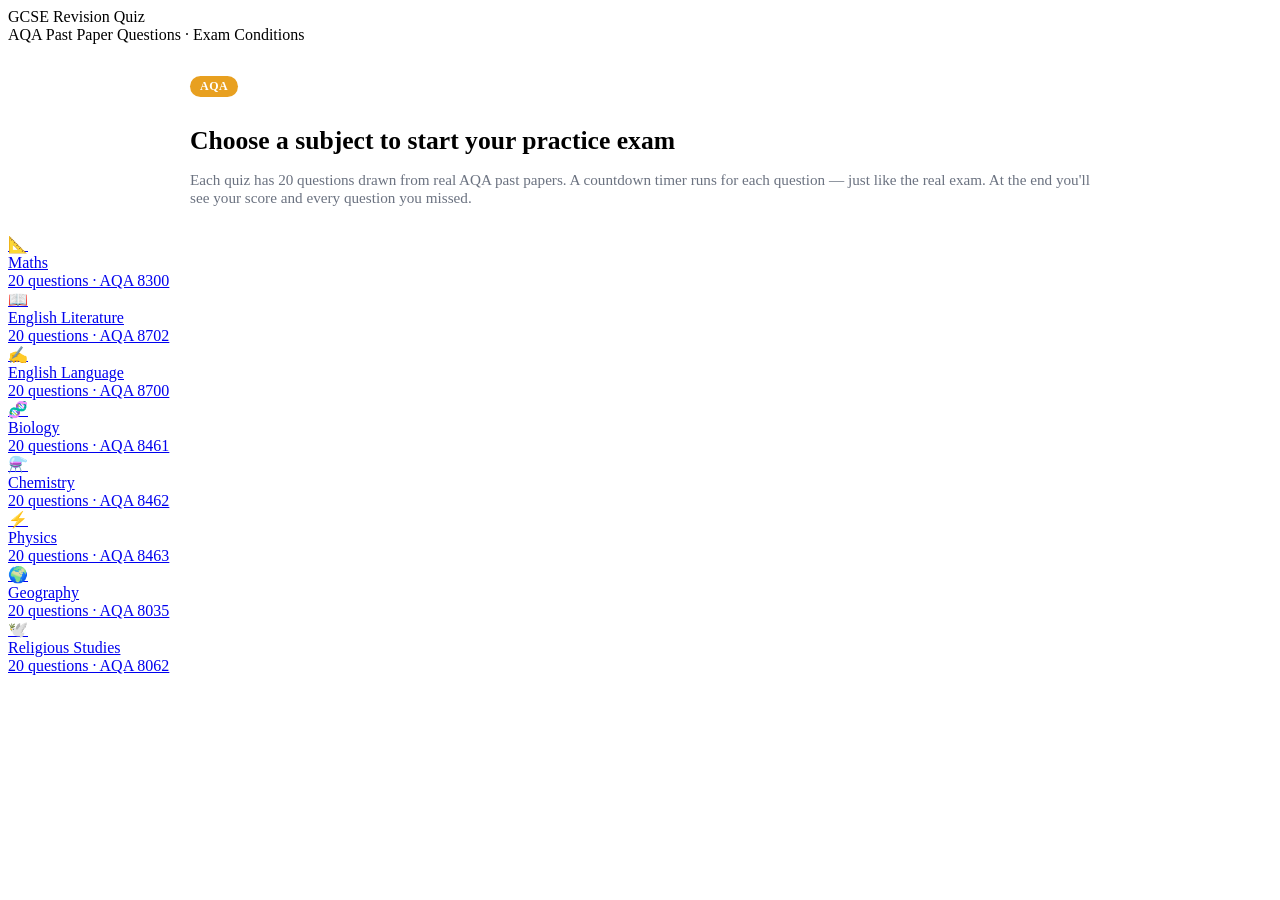
==== index.html @ 876319e7 "Upload GCSE quiz v2" ====
<!DOCTYPE html>
<html lang="en">
<head>
  <meta charset="UTF-8">
  <meta name="viewport" content="width=device-width, initial-scale=1.0">
  <title>GCSE Revision Quiz</title>
  <link rel="stylesheet" href="style.css">
  <style>
    .home-intro { max-width: 900px; margin: 32px auto 0; padding: 0 20px; }
    .home-intro h1 { font-size: 1.6rem; margin-bottom: 6px; }
    .home-intro p  { color: #6b7280; font-size: .95rem; margin-bottom: 28px; }
    .aqa-badge {
      display: inline-block;
      background: #e8a020;
      color: #fff;
      font-size: .75rem;
      font-weight: 700;
      padding: 3px 10px;
      border-radius: 99px;
      margin-bottom: 12px;
      letter-spacing: .5px;
    }
  </style>
</head>
<body>

<header>
  <div>
    <div class="logo">GCSE <span>Revision</span> Quiz</div>
    <div class="sub">AQA Past Paper Questions · Exam Conditions</div>
  </div>
</header>

<div class="home-intro">
  <span class="aqa-badge">AQA</span>
  <h1>Choose a subject to start your practice exam</h1>
  <p>Each quiz has 20 questions drawn from real AQA past papers. A countdown timer runs for each question — just like the real exam. At the end you'll see your score and every question you missed.</p>
</div>

<div class="home-wrap">
  <div class="subject-grid">

    <a class="subject-card" href="quiz.html?subject=maths&name=Maths">
      <div class="icon">📐</div>
      <div class="name">Maths</div>
      <div class="qs">20 questions · AQA 8300</div>
    </a>

    <a class="subject-card" href="quiz.html?subject=english-lit&name=English+Literature">
      <div class="icon">📖</div>
      <div class="name">English Literature</div>
      <div class="qs">20 questions · AQA 8702</div>
    </a>

    <a class="subject-card" href="quiz.html?subject=english-lang&name=English+Language">
      <div class="icon">✍️</div>
      <div class="name">English Language</div>
      <div class="qs">20 questions · AQA 8700</div>
    </a>

    <a class="subject-card" href="quiz.html?subject=biology&name=Biology">
      <div class="icon">🧬</div>
      <div class="name">Biology</div>
      <div class="qs">20 questions · AQA 8461</div>
    </a>

    <a class="subject-card" href="quiz.html?subject=chemistry&name=Chemistry">
      <div class="icon">⚗️</div>
      <div class="name">Chemistry</div>
      <div class="qs">20 questions · AQA 8462</div>
    </a>

    <a class="subject-card" href="quiz.html?subject=physics&name=Physics">
      <div class="icon">⚡</div>
      <div class="name">Physics</div>
      <div class="qs">20 questions · AQA 8463</div>
    </a>

    <a class="subject-card" href="quiz.html?subject=geography&name=Geography">
      <div class="icon">🌍</div>
      <div class="name">Geography</div>
      <div class="qs">20 questions · AQA 8035</div>
    </a>

    <a class="subject-card" href="quiz.html?subject=religious-studies&name=Religious+Studies">
      <div class="icon">🕊️</div>
      <div class="name">Religious Studies</div>
      <div class="qs">20 questions · AQA 8062</div>
    </a>

  </div>
</div>

</body>
</html>
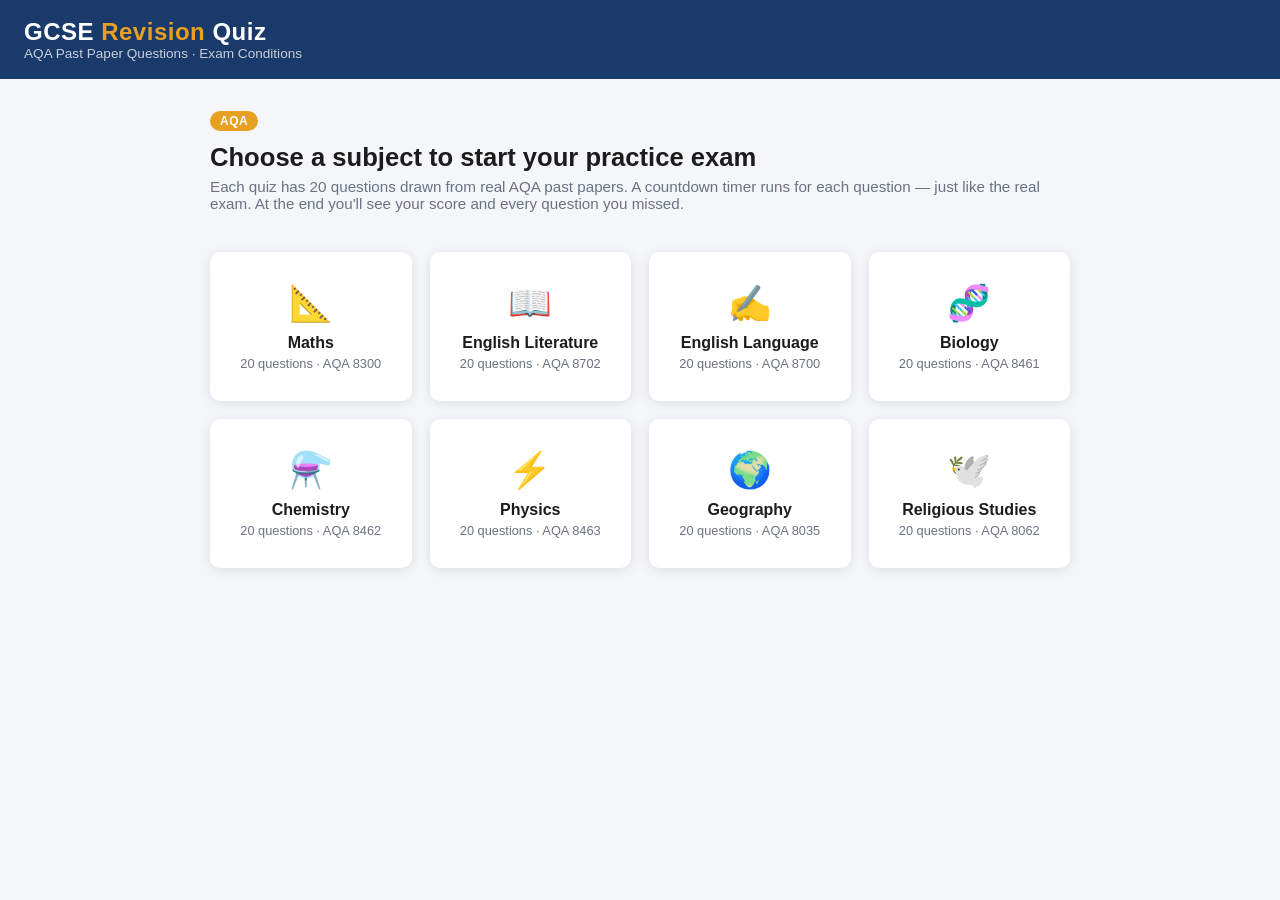
==== commit d29fce5b: "Add live visitor counter badge" ====
--- a/index.html
+++ b/index.html
@@ -1,95 +1,114 @@
 <!DOCTYPE html>
 <html lang="en">
 <head>
-  <meta charset="UTF-8">
-  <meta name="viewport" content="width=device-width, initial-scale=1.0">
-  <title>GCSE Revision Quiz</title>
-  <link rel="stylesheet" href="style.css">
-  <style>
-    .home-intro { max-width: 900px; margin: 32px auto 0; padding: 0 20px; }
-    .home-intro h1 { font-size: 1.6rem; margin-bottom: 6px; }
-    .home-intro p  { color: #6b7280; font-size: .95rem; margin-bottom: 28px; }
-    .aqa-badge {
-      display: inline-block;
-      background: #e8a020;
-      color: #fff;
-      font-size: .75rem;
-      font-weight: 700;
-      padding: 3px 10px;
-      border-radius: 99px;
-      margin-bottom: 12px;
-      letter-spacing: .5px;
-    }
-  </style>
+<meta charset="UTF-8">
+<meta name="viewport" content="width=device-width, initial-scale=1.0">
+<title>GCSE Revision Quiz</title>
+<link rel="stylesheet" href="style.css">
+<style>
+.home-intro { max-width: 900px; margin: 32px auto 0; padding: 0 20px; }
+.home-intro h1 { font-size: 1.6rem; margin-bottom: 6px; }
+.home-intro p { color: #6b7280; font-size: .95rem; margin-bottom: 28px; }
+.aqa-badge {
+display: inline-block;
+background: #e8a020;
+color: #fff;
+font-size: .75rem;
+font-weight: 700;
+padding: 3px 10px;
+border-radius: 99px;
+margin-bottom: 12px;
+letter-spacing: .5px;
+}
+.visitor-badge {
+display: inline-flex;
+align-items: center;
+gap: 5px;
+background: #f0f4ff;
+border: 1px solid #c7d2fe;
+border-radius: 99px;
+padding: 3px 12px;
+font-size: .78rem;
+color: #4338ca;
+font-weight: 600;
+margin-left: 12px;
+vertical-align: middle;
+}
+</style>
 </head>
 <body>
-
 <header>
-  <div>
-    <div class="logo">GCSE <span>Revision</span> Quiz</div>
-    <div class="sub">AQA Past Paper Questions · Exam Conditions</div>
-  </div>
+<div>
+<div class="logo">GCSE <span>Revision</span> Quiz</div>
+<div class="sub">AQA Past Paper Questions &middot; Exam Conditions
+  <span class="visitor-badge" id="visitor-badge">
+    &#x1F465; <span id="visitor-count">...</span> visitors
+  </span>
+</div>
+</div>
 </header>
-
 <div class="home-intro">
-  <span class="aqa-badge">AQA</span>
-  <h1>Choose a subject to start your practice exam</h1>
-  <p>Each quiz has 20 questions drawn from real AQA past papers. A countdown timer runs for each question — just like the real exam. At the end you'll see your score and every question you missed.</p>
+<span class="aqa-badge">AQA</span>
+<h1>Choose a subject to start your practice exam</h1>
+<p>Each quiz has 20 questions drawn from real AQA past papers. A countdown timer runs for each question &mdash; just like the real exam. At the end you'll see your score and every question you missed.</p>
 </div>
-
 <div class="home-wrap">
-  <div class="subject-grid">
-
-    <a class="subject-card" href="quiz.html?subject=maths&name=Maths">
-      <div class="icon">📐</div>
-      <div class="name">Maths</div>
-      <div class="qs">20 questions · AQA 8300</div>
-    </a>
-
-    <a class="subject-card" href="quiz.html?subject=english-lit&name=English+Literature">
-      <div class="icon">📖</div>
-      <div class="name">English Literature</div>
-      <div class="qs">20 questions · AQA 8702</div>
-    </a>
-
-    <a class="subject-card" href="quiz.html?subject=english-lang&name=English+Language">
-      <div class="icon">✍️</div>
-      <div class="name">English Language</div>
-      <div class="qs">20 questions · AQA 8700</div>
-    </a>
-
-    <a class="subject-card" href="quiz.html?subject=biology&name=Biology">
-      <div class="icon">🧬</div>
-      <div class="name">Biology</div>
-      <div class="qs">20 questions · AQA 8461</div>
-    </a>
-
-    <a class="subject-card" href="quiz.html?subject=chemistry&name=Chemistry">
-      <div class="icon">⚗️</div>
-      <div class="name">Chemistry</div>
-      <div class="qs">20 questions · AQA 8462</div>
-    </a>
-
-    <a class="subject-card" href="quiz.html?subject=physics&name=Physics">
-      <div class="icon">⚡</div>
-      <div class="name">Physics</div>
-      <div class="qs">20 questions · AQA 8463</div>
-    </a>
-
-    <a class="subject-card" href="quiz.html?subject=geography&name=Geography">
-      <div class="icon">🌍</div>
-      <div class="name">Geography</div>
-      <div class="qs">20 questions · AQA 8035</div>
-    </a>
-
-    <a class="subject-card" href="quiz.html?subject=religious-studies&name=Religious+Studies">
-      <div class="icon">🕊️</div>
-      <div class="name">Religious Studies</div>
-      <div class="qs">20 questions · AQA 8062</div>
-    </a>
-
-  </div>
+<div class="subject-grid">
+<a class="subject-card" href="quiz.html?subject=maths&name=Maths">
+<div class="icon">&#x1F4D0;</div>
+<div class="name">Maths</div>
+<div class="qs">20 questions &middot; AQA 8300</div>
+</a>
+<a class="subject-card" href="quiz.html?subject=english-lit&name=English+Literature">
+<div class="icon">&#x1F4D6;</div>
+<div class="name">English Literature</div>
+<div class="qs">20 questions &middot; AQA 8702</div>
+</a>
+<a class="subject-card" href="quiz.html?subject=english-lang&name=English+Language">
+<div class="icon">&#x270D;&#xFE0F;</div>
+<div class="name">English Language</div>
+<div class="qs">20 questions &middot; AQA 8700</div>
+</a>
+<a class="subject-card" href="quiz.html?subject=biology&name=Biology">
+<div class="icon">&#x1F9EC;</div>
+<div class="name">Biology</div>
+<div class="qs">20 questions &middot; AQA 8461</div>
+</a>
+<a class="subject-card" href="quiz.html?subject=chemistry&name=Chemistry">
+<div class="icon">&#x2697;&#xFE0F;</div>
+<div class="name">Chemistry</div>
+<div class="qs">20 questions &middot; AQA 8462</div>
+</a>
+<a class="subject-card" href="quiz.html?subject=physics&name=Physics">
+<div class="icon">&#x26A1;</div>
+<div class="name">Physics</div>
+<div class="qs">20 questions &middot; AQA 8463</div>
+</a>
+<a class="subject-card" href="quiz.html?subject=geography&name=Geography">
+<div class="icon">&#x1F30D;</div>
+<div class="name">Geography</div>
+<div class="qs">20 questions &middot; AQA 8035</div>
+</a>
+<a class="subject-card" href="quiz.html?subject=religious-studies&name=Religious+Studies">
+<div class="icon">&#x1F54A;&#xFE0F;</div>
+<div class="name">Religious Studies</div>
+<div class="qs">20 questions &middot; AQA 8062</div>
+</a>
 </div>
-
+</div>
+<script>
+(function(){
+  fetch('https://api.countapi.xyz/hit/gcse-flashcards-markhamm/visits')
+    .then(function(r){return r.json();})
+    .then(function(d){
+      var el=document.getElementById('visitor-count');
+      if(el&&d.value) el.textContent=d.value.toLocaleString();
+    })
+    .catch(function(){
+      var b=document.getElementById('visitor-badge');
+      if(b) b.style.display='none';
+    });
+})();
+</script>
 </body>
-</html>
+</html>
--- a/style.css
+++ b/style.css
@@ -0,0 +1,318 @@
+/* ===== GCSE Exam Quiz — style.css ===== */
+
+*, *::before, *::after { box-sizing: border-box; margin: 0; padding: 0; }
+
+:root {
+  --primary: #1a3a6b;
+  --accent:  #e8a020;
+  --correct: #2e7d32;
+  --wrong:   #c62828;
+  --bg:      #f4f6fa;
+  --card:    #ffffff;
+  --text:    #1c1c1c;
+  --muted:   #6b7280;
+  --radius:  10px;
+  --shadow:  0 2px 12px rgba(0,0,0,.10);
+}
+
+body {
+  font-family: 'Segoe UI', Arial, sans-serif;
+  background: var(--bg);
+  color: var(--text);
+  min-height: 100vh;
+}
+
+/* ── HEADER ── */
+header {
+  background: var(--primary);
+  color: #fff;
+  padding: 18px 24px;
+  display: flex;
+  align-items: center;
+  gap: 14px;
+}
+header .logo { font-size: 1.5rem; font-weight: 700; letter-spacing: .5px; }
+header .logo span { color: var(--accent); }
+header .sub  { font-size: .85rem; opacity: .75; }
+
+/* ── HOME — SUBJECT GRID ── */
+.home-wrap {
+  max-width: 900px;
+  margin: 40px auto;
+  padding: 0 20px;
+}
+.home-wrap h2 { font-size: 1.3rem; margin-bottom: 6px; }
+.home-wrap p  { color: var(--muted); margin-bottom: 28px; font-size: .95rem; }
+
+.subject-grid {
+  display: grid;
+  grid-template-columns: repeat(auto-fill, minmax(190px, 1fr));
+  gap: 18px;
+}
+
+.subject-card {
+  background: var(--card);
+  border-radius: var(--radius);
+  box-shadow: var(--shadow);
+  padding: 28px 20px;
+  text-align: center;
+  cursor: pointer;
+  border: 2px solid transparent;
+  transition: border-color .2s, transform .15s;
+  text-decoration: none;
+  color: var(--text);
+  display: block;
+}
+.subject-card:hover { border-color: var(--accent); transform: translateY(-3px); }
+.subject-card .icon { font-size: 2.2rem; margin-bottom: 10px; }
+.subject-card .name { font-weight: 700; font-size: 1rem; }
+.subject-card .qs   { font-size: .8rem; color: var(--muted); margin-top: 4px; }
+
+/* ── QUIZ PAGE ── */
+.quiz-wrap {
+  max-width: 760px;
+  margin: 30px auto;
+  padding: 0 20px 60px;
+}
+
+/* Progress bar */
+.progress-row {
+  display: flex;
+  align-items: center;
+  gap: 12px;
+  margin-bottom: 18px;
+}
+.progress-bar-bg {
+  flex: 1;
+  height: 8px;
+  background: #dde1ea;
+  border-radius: 99px;
+  overflow: hidden;
+}
+.progress-bar-fill {
+  height: 100%;
+  background: var(--primary);
+  border-radius: 99px;
+  transition: width .4s;
+}
+.progress-label { font-size: .85rem; color: var(--muted); white-space: nowrap; }
+
+/* Timer */
+.timer-row {
+  display: flex;
+  align-items: center;
+  gap: 10px;
+  margin-bottom: 22px;
+}
+.timer-bar-bg {
+  flex: 1;
+  height: 12px;
+  background: #dde1ea;
+  border-radius: 99px;
+  overflow: hidden;
+}
+.timer-bar-fill {
+  height: 100%;
+  background: var(--accent);
+  border-radius: 99px;
+  transition: width .9s linear, background .3s;
+}
+.timer-bar-fill.warning { background: #e65100; }
+.timer-digits {
+  font-size: 1.1rem;
+  font-weight: 700;
+  color: var(--primary);
+  min-width: 48px;
+  text-align: right;
+}
+.timer-digits.warning { color: #e65100; }
+
+/* Question card */
+.question-card {
+  background: var(--card);
+  border-radius: var(--radius);
+  box-shadow: var(--shadow);
+  padding: 28px 28px 24px;
+  margin-bottom: 20px;
+}
+.q-meta {
+  font-size: .78rem;
+  color: var(--muted);
+  margin-bottom: 8px;
+  text-transform: uppercase;
+  letter-spacing: .5px;
+}
+.q-text {
+  font-size: 1.08rem;
+  font-weight: 600;
+  line-height: 1.5;
+  margin-bottom: 22px;
+}
+.q-marks {
+  display: inline-block;
+  background: var(--primary);
+  color: #fff;
+  font-size: .75rem;
+  padding: 2px 8px;
+  border-radius: 99px;
+  margin-left: 8px;
+  font-weight: 600;
+  vertical-align: middle;
+}
+
+/* Multiple choice options */
+.options-list { list-style: none; display: flex; flex-direction: column; gap: 10px; }
+.option-btn {
+  width: 100%;
+  text-align: left;
+  padding: 14px 18px;
+  border: 2px solid #dde1ea;
+  border-radius: var(--radius);
+  background: #fff;
+  font-size: .98rem;
+  cursor: pointer;
+  transition: border-color .15s, background .15s;
+  line-height: 1.4;
+}
+.option-btn:hover:not(:disabled) { border-color: var(--primary); background: #eef1f8; }
+.option-btn.selected-wrong {
+  border-color: var(--wrong);
+  background: #fdecea;
+  color: var(--wrong);
+  font-weight: 600;
+}
+.option-btn:disabled { cursor: not-allowed; opacity: .7; }
+
+/* Written answer */
+.written-wrap { display: flex; flex-direction: column; gap: 12px; }
+.written-wrap textarea {
+  width: 100%;
+  min-height: 110px;
+  padding: 12px 14px;
+  border: 2px solid #dde1ea;
+  border-radius: var(--radius);
+  font-size: .97rem;
+  font-family: inherit;
+  resize: vertical;
+  line-height: 1.5;
+}
+.written-wrap textarea:focus { outline: none; border-color: var(--primary); }
+.submit-btn {
+  align-self: flex-start;
+  background: var(--primary);
+  color: #fff;
+  border: none;
+  padding: 12px 28px;
+  border-radius: var(--radius);
+  font-size: 1rem;
+  font-weight: 600;
+  cursor: pointer;
+  transition: background .2s;
+}
+.submit-btn:hover { background: #122d56; }
+.submit-btn:disabled { background: #9aa3b2; cursor: not-allowed; }
+
+/* Time-up notice */
+.timeup-notice {
+  background: #fff3e0;
+  border: 2px solid var(--accent);
+  border-radius: var(--radius);
+  padding: 12px 16px;
+  font-size: .9rem;
+  color: #7c4700;
+  margin-top: 10px;
+  display: none;
+}
+
+/* ── END / RESULTS SCREEN ── */
+.results-wrap {
+  max-width: 760px;
+  margin: 30px auto;
+  padding: 0 20px 60px;
+}
+.results-card {
+  background: var(--card);
+  border-radius: var(--radius);
+  box-shadow: var(--shadow);
+  padding: 36px 32px;
+  text-align: center;
+  margin-bottom: 28px;
+}
+.results-card h2 { font-size: 1.6rem; margin-bottom: 8px; }
+.score-big {
+  font-size: 3.5rem;
+  font-weight: 800;
+  color: var(--primary);
+  margin: 16px 0 8px;
+}
+.score-label { font-size: 1rem; color: var(--muted); margin-bottom: 24px; }
+.grade-badge {
+  display: inline-block;
+  background: var(--accent);
+  color: #fff;
+  font-size: 1.1rem;
+  font-weight: 700;
+  padding: 6px 20px;
+  border-radius: 99px;
+  margin-bottom: 28px;
+}
+.results-btns { display: flex; gap: 12px; justify-content: center; flex-wrap: wrap; }
+.btn-primary {
+  background: var(--primary);
+  color: #fff;
+  border: none;
+  padding: 13px 30px;
+  border-radius: var(--radius);
+  font-size: 1rem;
+  font-weight: 600;
+  cursor: pointer;
+  transition: background .2s;
+}
+.btn-primary:hover { background: #122d56; }
+.btn-secondary {
+  background: #fff;
+  color: var(--primary);
+  border: 2px solid var(--primary);
+  padding: 11px 28px;
+  border-radius: var(--radius);
+  font-size: 1rem;
+  font-weight: 600;
+  cursor: pointer;
+  transition: background .2s;
+}
+.btn-secondary:hover { background: #eef1f8; }
+
+/* Wrong answers review */
+.review-section { margin-top: 10px; }
+.review-section h3 { font-size: 1.1rem; margin-bottom: 14px; color: var(--wrong); }
+.review-item {
+  background: var(--card);
+  border-radius: var(--radius);
+  box-shadow: var(--shadow);
+  padding: 20px 22px;
+  margin-bottom: 14px;
+  border-left: 4px solid var(--wrong);
+  text-align: left;
+}
+.review-item .ri-q { font-weight: 600; font-size: .97rem; margin-bottom: 8px; }
+.review-item .ri-your { color: var(--wrong); font-size: .88rem; margin-bottom: 4px; }
+.review-item .ri-correct { color: var(--correct); font-size: .88rem; font-weight: 600; }
+.review-item .ri-explain { color: var(--muted); font-size: .85rem; margin-top: 6px; line-height: 1.4; }
+
+/* Back link */
+.back-link {
+  display: inline-block;
+  margin-bottom: 18px;
+  color: var(--primary);
+  font-size: .9rem;
+  text-decoration: none;
+  font-weight: 600;
+}
+.back-link:hover { text-decoration: underline; }
+
+/* Responsive */
+@media (max-width: 520px) {
+  .question-card { padding: 20px 16px; }
+  .results-card  { padding: 24px 16px; }
+  .score-big     { font-size: 2.8rem; }
+}
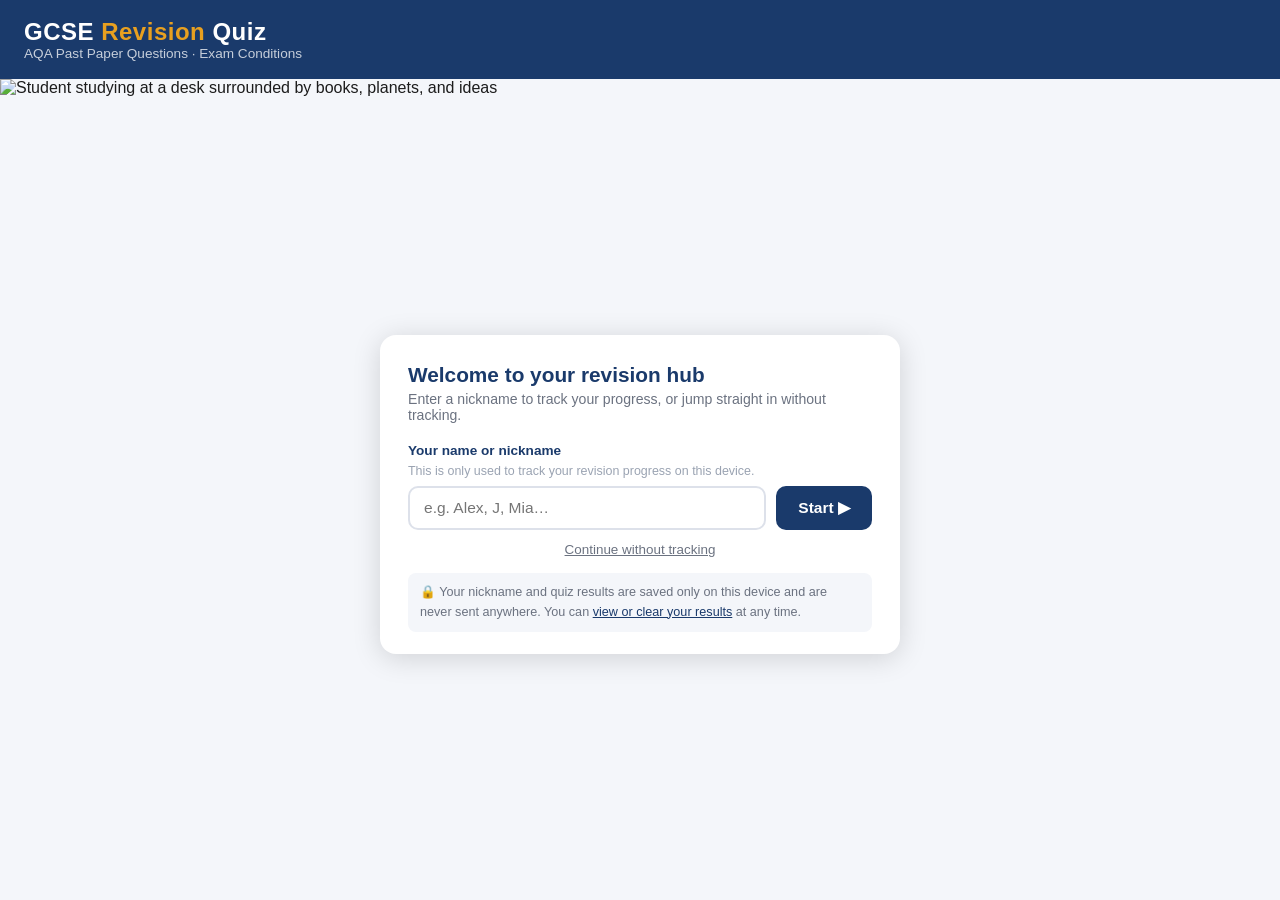
==== commit 59ff4f7a: "Add hero image, nickname landing page, privacy notice" ====
--- a/index.html
+++ b/index.html
@@ -1,114 +1,340 @@
 <!DOCTYPE html>
 <html lang="en">
 <head>
-<meta charset="UTF-8">
-<meta name="viewport" content="width=device-width, initial-scale=1.0">
-<title>GCSE Revision Quiz</title>
-<link rel="stylesheet" href="style.css">
-<style>
-.home-intro { max-width: 900px; margin: 32px auto 0; padding: 0 20px; }
-.home-intro h1 { font-size: 1.6rem; margin-bottom: 6px; }
-.home-intro p { color: #6b7280; font-size: .95rem; margin-bottom: 28px; }
-.aqa-badge {
-display: inline-block;
-background: #e8a020;
-color: #fff;
-font-size: .75rem;
-font-weight: 700;
-padding: 3px 10px;
-border-radius: 99px;
-margin-bottom: 12px;
-letter-spacing: .5px;
-}
-.visitor-badge {
-display: inline-flex;
-align-items: center;
-gap: 5px;
-background: #f0f4ff;
-border: 1px solid #c7d2fe;
-border-radius: 99px;
-padding: 3px 12px;
-font-size: .78rem;
-color: #4338ca;
-font-weight: 600;
-margin-left: 12px;
-vertical-align: middle;
-}
-</style>
+  <meta charset="UTF-8">
+  <meta name="viewport" content="width=device-width, initial-scale=1.0">
+  <title>GCSE Revision Quiz</title>
+  <link rel="stylesheet" href="style.css">
+  <style>
+
+    /* ── HERO ── */
+    .hero {
+      width: 100%;
+      overflow: hidden;
+      display: block;
+    }
+    .hero img {
+      width: 100%;
+      height: 300px;
+      object-fit: cover;
+      object-position: center 30%;
+      display: block;
+    }
+    @media (max-width: 520px) {
+      .hero img { height: 220px; }
+    }
+
+    /* ── LANDING CARD ── */
+    .landing-card {
+      max-width: 520px;
+      margin: -44px auto 0;
+      position: relative;
+      z-index: 10;
+      background: #fff;
+      border-radius: 16px;
+      box-shadow: 0 4px 28px rgba(0,0,0,.15);
+      padding: 28px 28px 22px;
+    }
+    @media (max-width: 560px) {
+      .landing-card { margin: -32px 14px 0; padding: 20px 16px 18px; }
+    }
+
+    .landing-card h1 {
+      font-size: 1.3rem;
+      font-weight: 700;
+      color: #1a3a6b;
+      margin-bottom: 4px;
+    }
+    .landing-subtitle {
+      font-size: .88rem;
+      color: #6b7280;
+      margin-bottom: 20px;
+    }
+
+    .name-label {
+      display: block;
+      font-size: .85rem;
+      font-weight: 600;
+      color: #1a3a6b;
+      margin-bottom: 6px;
+    }
+    .name-helper {
+      display: block;
+      font-size: .78rem;
+      color: #9aa3b2;
+      margin-bottom: 8px;
+    }
+    .name-row {
+      display: flex;
+      gap: 10px;
+      align-items: stretch;
+      margin-bottom: 12px;
+    }
+    .name-input {
+      flex: 1;
+      padding: 11px 14px;
+      border: 2px solid #dde1ea;
+      border-radius: 10px;
+      font-size: .97rem;
+      font-family: inherit;
+      color: #1c1c1c;
+      transition: border-color .15s;
+    }
+    .name-input:focus { outline: none; border-color: #1a3a6b; }
+    .name-input.error { border-color: #c62828; }
+
+    .start-btn {
+      background: #1a3a6b;
+      color: #fff;
+      border: none;
+      padding: 0 22px;
+      border-radius: 10px;
+      font-size: .97rem;
+      font-weight: 700;
+      cursor: pointer;
+      white-space: nowrap;
+      transition: background .2s;
+    }
+    .start-btn:hover { background: #122d56; }
+
+    .skip-link {
+      display: block;
+      text-align: center;
+      font-size: .84rem;
+      color: #6b7280;
+      cursor: pointer;
+      margin-bottom: 16px;
+      text-decoration: underline;
+    }
+    .skip-link:hover { color: #1a3a6b; }
+
+    .privacy-note {
+      background: #f4f6fa;
+      border-radius: 8px;
+      padding: 10px 12px;
+      font-size: .79rem;
+      color: #6b7280;
+      line-height: 1.55;
+    }
+    .privacy-note a { color: #1a3a6b; }
+
+    /* ── LOGGED-IN BAR ── */
+    .logged-bar {
+      max-width: 900px;
+      margin: 20px auto 0;
+      padding: 0 20px;
+      display: flex;
+      align-items: center;
+      justify-content: space-between;
+      flex-wrap: wrap;
+      gap: 8px;
+      font-size: .87rem;
+      color: #6b7280;
+    }
+    .logged-bar strong { color: #1a3a6b; }
+    .logged-bar a { color: #1a3a6b; font-weight: 600; text-decoration: none; }
+    .logged-bar a:hover { text-decoration: underline; }
+    .change-link {
+      background: none; border: none; color: #6b7280;
+      font-size: .82rem; cursor: pointer; text-decoration: underline; padding: 0;
+    }
+    .change-link:hover { color: #1a3a6b; }
+
+    /* ── SUBJECT SECTION ── */
+    .home-intro {
+      max-width: 900px;
+      margin: 24px auto 0;
+      padding: 0 20px;
+    }
+    .home-intro h2 { font-size: 1.2rem; margin-bottom: 6px; }
+    .home-intro p  { color: #6b7280; font-size: .92rem; margin-bottom: 22px; }
+
+    .aqa-badge {
+      display: inline-block;
+      background: #e8a020;
+      color: #fff;
+      font-size: .75rem;
+      font-weight: 700;
+      padding: 3px 10px;
+      border-radius: 99px;
+      margin-bottom: 10px;
+      letter-spacing: .5px;
+    }
+
+    #subjects-section { display: none; }
+  </style>
 </head>
 <body>
+
 <header>
-<div>
-<div class="logo">GCSE <span>Revision</span> Quiz</div>
-<div class="sub">AQA Past Paper Questions &middot; Exam Conditions
-  <span class="visitor-badge" id="visitor-badge">
-    &#x1F465; <span id="visitor-count">...</span> visitors
-  </span>
+  <div>
+    <div class="logo">GCSE <span>Revision</span> Quiz</div>
+    <div class="sub">AQA Past Paper Questions · Exam Conditions</div>
+  </div>
+</header>
+
+<!-- Hero image -->
+<div class="hero">
+  <img src="hero.jpg" alt="Student studying at a desk surrounded by books, planets, and ideas">
 </div>
+
+<!-- ── LANDING CARD ── -->
+<div class="landing-card" id="landing-card">
+  <h1>Welcome to your revision hub</h1>
+  <p class="landing-subtitle">Enter a nickname to track your progress, or jump straight in without tracking.</p>
+
+  <label class="name-label" for="nickname-input">Your name or nickname</label>
+  <span class="name-helper">This is only used to track your revision progress on this device.</span>
+  <div class="name-row">
+    <input
+      class="name-input"
+      id="nickname-input"
+      type="text"
+      placeholder="e.g. Alex, J, Mia…"
+      maxlength="30"
+      autocomplete="off"
+    >
+    <button class="start-btn" onclick="startWithName()">Start ▶</button>
+  </div>
+
+  <a class="skip-link" onclick="startWithoutTracking()">Continue without tracking</a>
+
+  <div class="privacy-note">
+    🔒 Your nickname and quiz results are saved only on this device and are never sent anywhere. You can <a href="history.html">view or clear your results</a> at any time.
+  </div>
 </div>
-</header>
-<div class="home-intro">
-<span class="aqa-badge">AQA</span>
-<h1>Choose a subject to start your practice exam</h1>
-<p>Each quiz has 20 questions drawn from real AQA past papers. A countdown timer runs for each question &mdash; just like the real exam. At the end you'll see your score and every question you missed.</p>
+
+<!-- ── SUBJECTS (shown after name entry) ── -->
+<div id="subjects-section">
+
+  <div class="logged-bar" id="logged-bar"></div>
+
+  <div class="home-intro">
+    <span class="aqa-badge">AQA</span>
+    <h2>Choose a subject to start your practice exam</h2>
+    <p>Each quiz has 20 questions drawn from real AQA past papers. A countdown timer runs for each question — just like the real exam. At the end you'll see your score and every question you missed.</p>
+  </div>
+
+  <div class="home-wrap">
+    <div class="subject-grid">
+
+      <a class="subject-card" href="quiz.html?subject=maths&name=Maths">
+        <div class="icon">📐</div>
+        <div class="name">Maths</div>
+        <div class="qs">20 questions · AQA 8300</div>
+      </a>
+
+      <a class="subject-card" href="quiz.html?subject=english-lit&name=English+Literature">
+        <div class="icon">📖</div>
+        <div class="name">English Literature</div>
+        <div class="qs">20 questions · AQA 8702</div>
+      </a>
+
+      <a class="subject-card" href="quiz.html?subject=english-lang&name=English+Language">
+        <div class="icon">✍️</div>
+        <div class="name">English Language</div>
+        <div class="qs">20 questions · AQA 8700</div>
+      </a>
+
+      <a class="subject-card" href="quiz.html?subject=biology&name=Biology">
+        <div class="icon">🧬</div>
+        <div class="name">Biology</div>
+        <div class="qs">20 questions · AQA 8461</div>
+      </a>
+
+      <a class="subject-card" href="quiz.html?subject=chemistry&name=Chemistry">
+        <div class="icon">⚗️</div>
+        <div class="name">Chemistry</div>
+        <div class="qs">20 questions · AQA 8462</div>
+      </a>
+
+      <a class="subject-card" href="quiz.html?subject=physics&name=Physics">
+        <div class="icon">⚡</div>
+        <div class="name">Physics</div>
+        <div class="qs">20 questions · AQA 8463</div>
+      </a>
+
+      <a class="subject-card" href="quiz.html?subject=geography&name=Geography">
+        <div class="icon">🌍</div>
+        <div class="name">Geography</div>
+        <div class="qs">20 questions · AQA 8035</div>
+      </a>
+
+      <a class="subject-card" href="quiz.html?subject=religious-studies&name=Religious+Studies">
+        <div class="icon">🕊️</div>
+        <div class="name">Religious Studies</div>
+        <div class="qs">20 questions · AQA 8062</div>
+      </a>
+
+    </div>
+  </div>
 </div>
-<div class="home-wrap">
-<div class="subject-grid">
-<a class="subject-card" href="quiz.html?subject=maths&name=Maths">
-<div class="icon">&#x1F4D0;</div>
-<div class="name">Maths</div>
-<div class="qs">20 questions &middot; AQA 8300</div>
-</a>
-<a class="subject-card" href="quiz.html?subject=english-lit&name=English+Literature">
-<div class="icon">&#x1F4D6;</div>
-<div class="name">English Literature</div>
-<div class="qs">20 questions &middot; AQA 8702</div>
-</a>
-<a class="subject-card" href="quiz.html?subject=english-lang&name=English+Language">
-<div class="icon">&#x270D;&#xFE0F;</div>
-<div class="name">English Language</div>
-<div class="qs">20 questions &middot; AQA 8700</div>
-</a>
-<a class="subject-card" href="quiz.html?subject=biology&name=Biology">
-<div class="icon">&#x1F9EC;</div>
-<div class="name">Biology</div>
-<div class="qs">20 questions &middot; AQA 8461</div>
-</a>
-<a class="subject-card" href="quiz.html?subject=chemistry&name=Chemistry">
-<div class="icon">&#x2697;&#xFE0F;</div>
-<div class="name">Chemistry</div>
-<div class="qs">20 questions &middot; AQA 8462</div>
-</a>
-<a class="subject-card" href="quiz.html?subject=physics&name=Physics">
-<div class="icon">&#x26A1;</div>
-<div class="name">Physics</div>
-<div class="qs">20 questions &middot; AQA 8463</div>
-</a>
-<a class="subject-card" href="quiz.html?subject=geography&name=Geography">
-<div class="icon">&#x1F30D;</div>
-<div class="name">Geography</div>
-<div class="qs">20 questions &middot; AQA 8035</div>
-</a>
-<a class="subject-card" href="quiz.html?subject=religious-studies&name=Religious+Studies">
-<div class="icon">&#x1F54A;&#xFE0F;</div>
-<div class="name">Religious Studies</div>
-<div class="qs">20 questions &middot; AQA 8062</div>
-</a>
-</div>
-</div>
+
 <script>
-(function(){
-  fetch('https://api.countapi.xyz/hit/gcse-flashcards-markhamm/visits')
-    .then(function(r){return r.json();})
-    .then(function(d){
-      var el=document.getElementById('visitor-count');
-      if(el&&d.value) el.textContent=d.value.toLocaleString();
-    })
-    .catch(function(){
-      var b=document.getElementById('visitor-badge');
-      if(b) b.style.display='none';
-    });
-})();
+  // On load: if nickname already set this session, skip landing card
+  (function() {
+    const saved = sessionStorage.getItem('gcse_nickname');
+    if (saved !== null) showSubjects(saved || null);
+  })();
+
+  function startWithName() {
+    const val = document.getElementById('nickname-input').value.trim();
+    const inp = document.getElementById('nickname-input');
+    if (!val) {
+      inp.classList.add('error');
+      inp.focus();
+      return;
+    }
+    inp.classList.remove('error');
+    sessionStorage.setItem('gcse_nickname', val);
+    sessionStorage.setItem('gcse_tracking', 'true');
+    showSubjects(val);
+  }
+
+  function startWithoutTracking() {
+    sessionStorage.setItem('gcse_nickname', '');
+    sessionStorage.setItem('gcse_tracking', 'false');
+    showSubjects(null);
+  }
+
+  function showSubjects(nickname) {
+    document.getElementById('landing-card').style.display = 'none';
+    document.getElementById('subjects-section').style.display = 'block';
+
+    const bar = document.getElementById('logged-bar');
+    if (nickname) {
+      bar.innerHTML =
+        '<span>Revising as <strong>' + escHtml(nickname) + '</strong></span>' +
+        '<span>' +
+          '<a href="history.html">📊 My results</a>' +
+          ' &nbsp;·&nbsp; ' +
+          '<button class="change-link" onclick="changeName()">Change name</button>' +
+        '</span>';
+    } else {
+      bar.innerHTML =
+        '<span>Revising without tracking</span>' +
+        '<button class="change-link" onclick="changeName()">Add a nickname</button>';
+    }
+  }
+
+  function changeName() {
+    sessionStorage.removeItem('gcse_nickname');
+    sessionStorage.removeItem('gcse_tracking');
+    document.getElementById('landing-card').style.display = 'block';
+    document.getElementById('subjects-section').style.display = 'none';
+    const inp = document.getElementById('nickname-input');
+    inp.value = '';
+    inp.classList.remove('error');
+  }
+
+  document.getElementById('nickname-input').addEventListener('keydown', function(e) {
+    if (e.key === 'Enter') startWithName();
+  });
+
+  function escHtml(s) {
+    return s.replace(/&/g,'&amp;').replace(/</g,'&lt;').replace(/>/g,'&gt;').replace(/"/g,'&quot;');
+  }
 </script>
+
 </body>
-</html>+</html>
--- a/style.css
+++ b/style.css
@@ -184,7 +184,29 @@
 .option-btn:disabled { cursor: not-allowed; opacity: .7; }
 
 /* Written answer */
-.written-wrap { display: flex; flex-direction: column; gap: 12px; }
+.written-wrap { display: flex; flex-direction: column; gap: 10px; }
+
+/* Word counter */
+.word-counter {
+  font-size: .83rem;
+  color: var(--muted);
+  transition: color .2s;
+}
+.word-counter.word-counter-ok {
+  color: var(--correct);
+  font-weight: 600;
+}
+
+/* Word count error message */
+.word-error {
+  background: #fff3e0;
+  border: 1.5px solid #e8a020;
+  border-radius: var(--radius);
+  color: #7c4a00;
+  font-size: .88rem;
+  padding: 9px 13px;
+  font-weight: 500;
+}
 .written-wrap textarea {
   width: 100%;
   min-height: 110px;
@@ -212,6 +234,56 @@
 .submit-btn:hover { background: #122d56; }
 .submit-btn:disabled { background: #9aa3b2; cursor: not-allowed; }
 
+/* ── Feedback panel (shown after each answer attempt) ── */
+.feedback-panel {
+  margin-top: 18px;
+  padding: 14px 18px;
+  border-radius: var(--radius);
+  font-size: .95rem;
+  line-height: 1.5;
+  display: flex;
+  flex-direction: column;
+  gap: 12px;
+}
+.feedback-correct {
+  background: #e8f5e9;
+  border: 2px solid #2e7d32;
+  color: #1b5e20;
+}
+.feedback-wrong {
+  background: #fce8e8;
+  border: 2px solid var(--wrong);
+  color: #7f1010;
+}
+.feedback-answer {
+  margin-top: 4px;
+  font-size: .92rem;
+  color: #1b5e20;
+  background: #f1f8f2;
+  border-left: 3px solid #2e7d32;
+  padding: 8px 12px;
+  border-radius: 4px;
+}
+.feedback-answer span {
+  font-weight: 700;
+}
+
+/* Next Question button */
+.next-btn {
+  align-self: flex-start;
+  background: var(--primary);
+  color: #fff;
+  border: none;
+  padding: 11px 26px;
+  border-radius: var(--radius);
+  font-size: .97rem;
+  font-weight: 600;
+  cursor: pointer;
+  transition: background .2s;
+  margin-top: 4px;
+}
+.next-btn:hover { background: #122d56; }
+
 /* Time-up notice */
 .timeup-notice {
   background: #fff3e0;
@@ -281,9 +353,85 @@
   transition: background .2s;
 }
 .btn-secondary:hover { background: #eef1f8; }
+.btn-copy {
+  background: #fff;
+  color: #2e7d32;
+  border: 2px solid #2e7d32;
+  padding: 11px 28px;
+  border-radius: var(--radius);
+  font-size: 1rem;
+  font-weight: 600;
+  cursor: pointer;
+  transition: background .2s;
+}
+.btn-copy:hover { background: #e8f5e9; }
+
+/* Copy confirmation message */
+.copy-confirm {
+  margin-top: 12px;
+  font-size: .88rem;
+  color: #2e7d32;
+  font-weight: 600;
+}
+
+/* Summary stats strip */
+.res-summary-stats { margin: 16px 0 24px; text-align: left; }
+.res-summary-msg {
+  background: #f4f6fa;
+  border-radius: var(--radius);
+  padding: 14px 18px;
+  font-size: .93rem;
+  line-height: 1.6;
+  color: var(--text);
+}
+.res-summary-msg.res-summary-perfect {
+  background: #e8f5e9;
+  color: #1b5e20;
+}
+.res-areas {
+  margin-top: 10px;
+  font-size: .86rem;
+  color: var(--muted);
+  line-height: 1.7;
+}
+.res-areas span { font-weight: 600; color: var(--text); }
+
+/* Detail toggle row */
+.review-toggle-row {
+  display: flex;
+  gap: 10px;
+  align-items: center;
+  flex-wrap: wrap;
+  margin-bottom: 16px;
+}
+.btn-detail-toggle {
+  background: var(--primary);
+  color: #fff;
+  border: none;
+  padding: 11px 22px;
+  border-radius: var(--radius);
+  font-size: .93rem;
+  font-weight: 600;
+  cursor: pointer;
+  transition: background .2s;
+}
+.btn-detail-toggle:hover { background: #122d56; }
+
+.btn-expand-all {
+  background: #fff;
+  color: var(--primary);
+  border: 2px solid var(--primary);
+  padding: 9px 18px;
+  border-radius: var(--radius);
+  font-size: .88rem;
+  font-weight: 600;
+  cursor: pointer;
+  transition: background .2s;
+}
+.btn-expand-all:hover { background: #eef1f8; }
 
 /* Wrong answers review */
-.review-section { margin-top: 10px; }
+.review-section { margin-top: 4px; }
 .review-section h3 { font-size: 1.1rem; margin-bottom: 14px; color: var(--wrong); }
 .review-item {
   background: var(--card);
@@ -296,8 +444,29 @@
 }
 .review-item .ri-q { font-weight: 600; font-size: .97rem; margin-bottom: 8px; }
 .review-item .ri-your { color: var(--wrong); font-size: .88rem; margin-bottom: 4px; }
-.review-item .ri-correct { color: var(--correct); font-size: .88rem; font-weight: 600; }
-.review-item .ri-explain { color: var(--muted); font-size: .85rem; margin-top: 6px; line-height: 1.4; }
+.review-item .ri-correct { color: var(--correct); font-size: .88rem; font-weight: 600; margin-bottom: 8px; }
+.review-item .ri-explain {
+  color: var(--muted);
+  font-size: .85rem;
+  margin-top: 8px;
+  line-height: 1.5;
+  border-top: 1px solid #e8eaf0;
+  padding-top: 8px;
+}
+/* Per-item explanation toggle button */
+.ri-toggle {
+  background: none;
+  border: 1px solid #c5cad6;
+  color: var(--primary);
+  border-radius: 6px;
+  padding: 4px 12px;
+  font-size: .82rem;
+  font-weight: 600;
+  cursor: pointer;
+  margin-top: 8px;
+  transition: background .15s;
+}
+.ri-toggle:hover { background: #eef1f8; }
 
 /* Back link */
 .back-link {
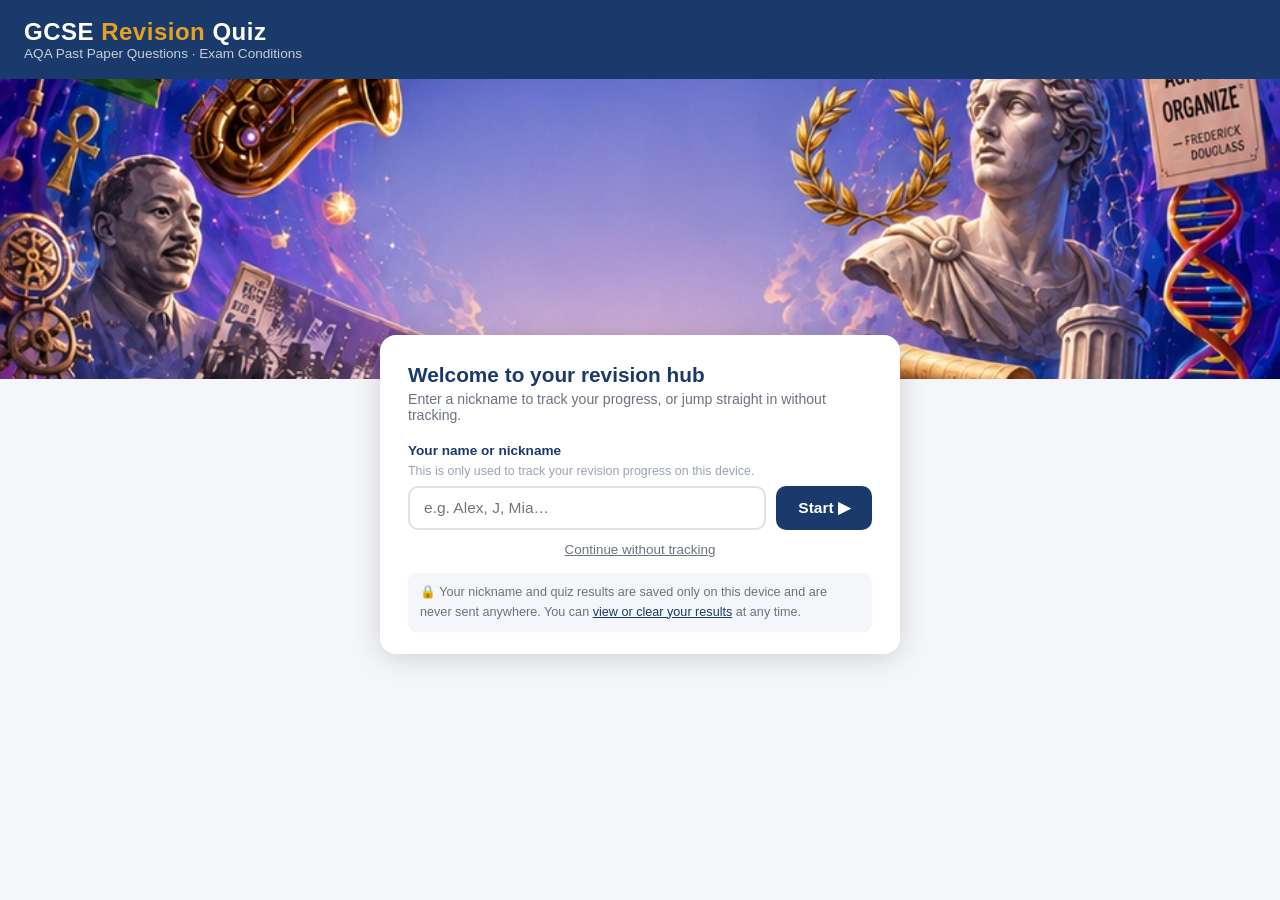
==== commit 22d63923: "Add 3 new subject cards: Combined Sci Bio P1, Chem P1, Geography Human" ====
--- a/index.html
+++ b/index.html
@@ -264,6 +264,24 @@
         <div class="icon">🕊️</div>
         <div class="name">Religious Studies</div>
         <div class="qs">20 questions · AQA 8062</div>
+      </a>
+
+      <a class="subject-card" href="quiz.html?subject=combined-sci-biology-p1&name=Combined+Sci+%E2%80%93+Biology+P1">
+        <div class="icon">🧬</div>
+        <div class="name">Combined Sci — Biology P1</div>
+        <div class="qs">20 questions · AQA 8464/B/1F</div>
+      </a>
+
+      <a class="subject-card" href="quiz.html?subject=combined-sci-chemistry-p1&name=Combined+Sci+%E2%80%93+Chemistry+P1">
+        <div class="icon">⚗️</div>
+        <div class="name">Combined Sci — Chemistry P1</div>
+        <div class="qs">20 questions · AQA 8464/C/1F</div>
+      </a>
+
+      <a class="subject-card" href="quiz.html?subject=geography-human&name=Geography+%E2%80%93+Human+Environments">
+        <div class="icon">🌍</div>
+        <div class="name">Geography — Human Environments</div>
+        <div class="qs">20 questions · AQA 8035/2</div>
       </a>
 
     </div>
